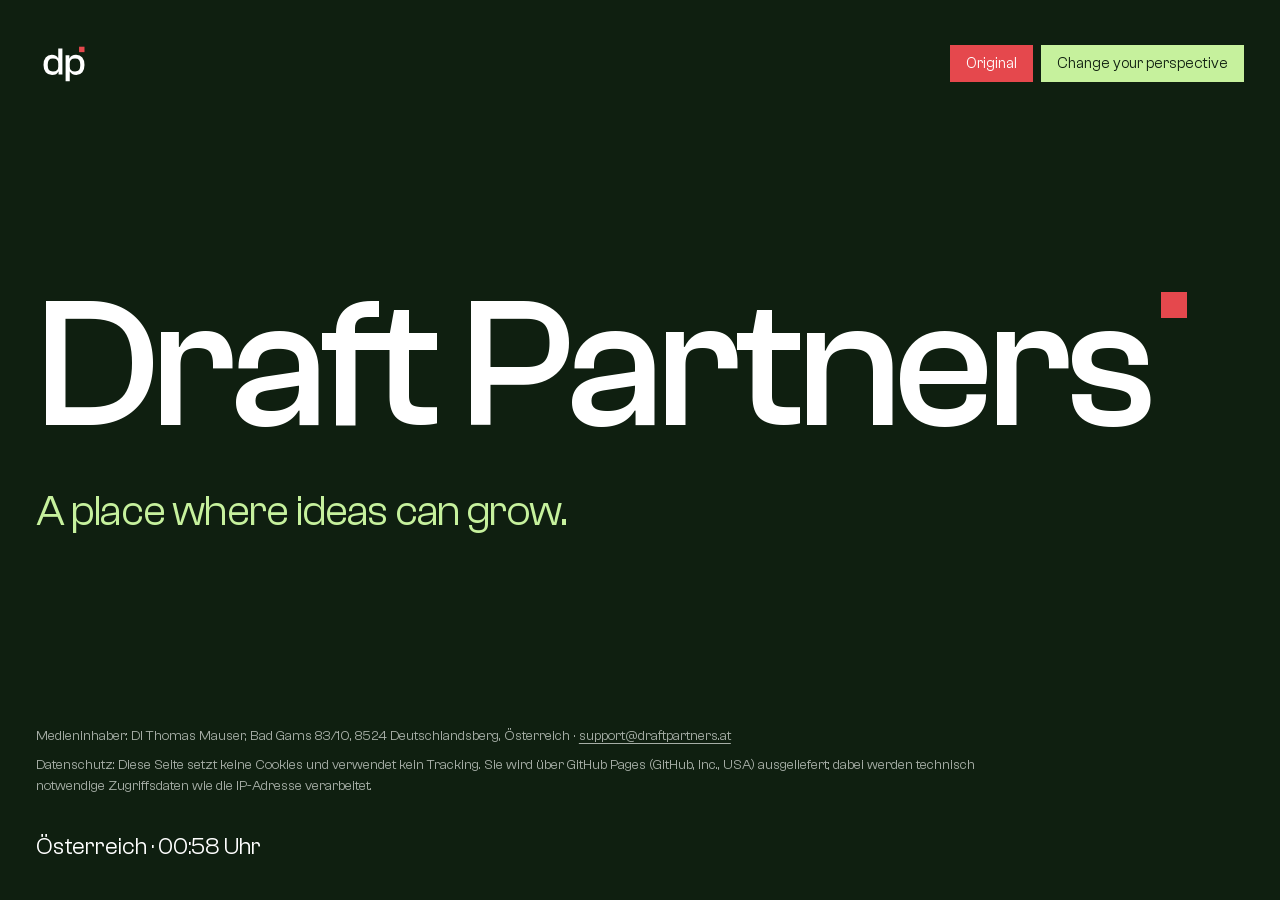
==== index.html @ 8a71060e "Landing: letter mix on click, red reset button" ====
<!doctype html>
<html lang="de">
<head>
  <meta charset="utf-8">
  <meta name="viewport" content="width=device-width, initial-scale=1">
  <meta name="theme-color" content="#0f1f10">
  <link rel="icon" href="/favicon.svg" type="image/svg+xml">
  <link rel="apple-touch-icon" href="/apple-touch-icon.png">
  <title>Draft Partners – A place where ideas can grow</title>
  <meta name="description" content="Draft Partners – A place where ideas can grow.">
  <link rel="preload" href="/assets/fonts/ClashGrotesk-500.woff2" as="font" type="font/woff2" crossorigin>
  <link rel="stylesheet" href="/assets/landing.css">
  <script>document.documentElement.classList.add('js')</script>
</head>
<body>
  <header>
    <a href="/" aria-label="Draft Partners"><svg xmlns="http://www.w3.org/2000/svg" class="mark" width="56" height="56" viewBox="0 0 216 216" aria-hidden="true"><path transform="translate(24.00 148.78)" d="M37.80 1.50L37.80 1.50Q22.05 1.50 13.50-8.92Q4.95-19.35 4.95-37.35L4.95-37.35Q4.95-55.20 13.35-65.63Q21.750-76.05 36.90-76.05L36.90-76.05Q46.20-76.05 52.42-72.30Q58.65-68.55 61.35-63L61.35-63L61.80-63L61.80-100.50L77.85-100.50L77.85 0L63 0L63-12.30L62.40-12.30Q56.55 1.50 37.80 1.50ZM25.88-56.63Q21.15-51 21.15-37.35Q21.15-23.70 25.80-18Q30.45-12.30 41.40-12.30L41.40-12.30Q61.80-12.30 61.80-30.60L61.80-30.60L61.80-43.95Q61.80-62.25 41.40-62.25L41.40-62.25Q30.60-62.25 25.88-56.63Z M106.20-11.55L106.20 25.95L90.15 25.95L90.15-74.55L104.85-74.55L104.85-62.25L105.60-62.25Q111-76.05 130.50-76.05L130.50-76.05Q146.10-76.05 154.57-65.63Q163.05-55.20 163.05-37.20L163.05-37.20Q163.05-19.35 154.80-8.92Q146.55 1.50 131.55 1.50L131.55 1.50Q122.10 1.50 115.72-2.17Q109.35-5.85 106.65-11.55L106.65-11.55L106.20-11.55ZM106.20-43.95L106.20-30.60Q106.20-12.30 126.60-12.30L126.60-12.30Q137.40-12.30 142.13-18Q146.85-23.70 146.85-37.20L146.85-37.20Q146.85-50.85 142.20-56.55Q137.55-62.25 126.60-62.25L126.60-62.25Q106.20-62.25 106.20-43.95L106.20-43.95Z" fill="#ffffff"/><rect x="166.05" y="41.28" width="21" height="21" fill="#e5484d"/></svg></a>
    <div class="controls">
      <button class="font-reset" type="button" data-font-reset lang="en" title="Originalschrift">Original</button>
      <button class="font-switch" type="button" data-font-switch lang="en">Change your perspective</button>
    </div>
  </header>
  <main>
    <h1 translate="no">Draft Partners<span class="dot" aria-hidden="true"></span></h1>
    <p class="vision" lang="en">A place where ideas can grow.</p>
  </main>
  <footer>
    <div class="legal">
      <p>Medieninhaber: DI Thomas Mauser, Bad Gams 83/10, 8524 Deutschlandsberg, Österreich · <a href="mailto:support@draftpartners.at">support@draftpartners.at</a></p>
      <p>Datenschutz: Diese Seite setzt keine Cookies und verwendet kein Tracking. Sie wird über GitHub Pages (GitHub, Inc., USA) ausgeliefert; dabei werden technisch notwendige Zugriffsdaten wie die IP-Adresse verarbeitet.</p>
    </div>
    <p class="clock">Österreich · <span data-time>MEZ</span></p>
  </footer>
  <script>
    (() => {
      const el = document.querySelector('[data-time]');
      const fmt = new Intl.DateTimeFormat('de-AT', { timeZone: 'Europe/Vienna', hour: '2-digit', minute: '2-digit' });
      const tick = () => { el.textContent = `${fmt.format(new Date())} Uhr`; };
      tick();
      setInterval(tick, 30000);

      const fonts = ['Clash Grotesk', 'Satoshi', 'General Sans', 'Cabinet Grotesk', 'Switzer', 'Space Grotesk', 'Inter Tight'];
      const h1 = document.querySelector('h1');
      const vision = document.querySelector('.vision');
      const text = h1.firstChild;
      const letters = [...text.textContent].map((ch) => {
        if (ch === ' ') return document.createTextNode(' ');
        const s = document.createElement('span');
        s.className = 'ch';
        s.textContent = ch;
        return s;
      });
      text.replaceWith(...letters);
      const spans = letters.filter((n) => n.nodeType === 1);
      const pick = () => fonts[Math.floor(Math.random() * fonts.length)];

      const settle = (el, delay) => {
        el.classList.remove('is-new');
        void el.offsetWidth; // restart the animation
        el.style.animationDelay = `${delay}ms`;
        el.classList.add('is-new');
      };
      document.querySelector('[data-font-switch]').addEventListener('click', () => {
        spans.forEach((s, n) => { s.style.fontFamily = `"${pick()}"`; settle(s, n * 35); });
        vision.style.fontFamily = `"${pick()}"`;
      });
      document.querySelector('[data-font-reset]').addEventListener('click', () => {
        spans.forEach((s, n) => { s.style.fontFamily = ''; settle(s, n * 35); });
        vision.style.fontFamily = '';
      });
    })();
  </script>
</body>
</html>
---- assets/landing.css ----
@font-face {
  font-family: "Clash Grotesk";
  src: url("/assets/fonts/ClashGrotesk-400.woff2") format("woff2");
  font-weight: 400;
  font-display: swap;
}
@font-face {
  font-family: "Clash Grotesk";
  src: url("/assets/fonts/ClashGrotesk-500.woff2") format("woff2");
  font-weight: 500;
  font-display: swap;
}

/* candidates for the font comparison */
@font-face { font-family: "Satoshi"; src: url("/assets/fonts/Satoshi-400.woff2") format("woff2"); font-weight: 400; font-display: swap; }
@font-face { font-family: "Satoshi"; src: url("/assets/fonts/Satoshi-500.woff2") format("woff2"); font-weight: 500; font-display: swap; }
@font-face { font-family: "General Sans"; src: url("/assets/fonts/GeneralSans-400.woff2") format("woff2"); font-weight: 400; font-display: swap; }
@font-face { font-family: "General Sans"; src: url("/assets/fonts/GeneralSans-500.woff2") format("woff2"); font-weight: 500; font-display: swap; }
@font-face { font-family: "Cabinet Grotesk"; src: url("/assets/fonts/CabinetGrotesk-400.woff2") format("woff2"); font-weight: 400; font-display: swap; }
@font-face { font-family: "Cabinet Grotesk"; src: url("/assets/fonts/CabinetGrotesk-500.woff2") format("woff2"); font-weight: 500; font-display: swap; }
@font-face { font-family: "Switzer"; src: url("/assets/fonts/Switzer-400.woff2") format("woff2"); font-weight: 400; font-display: swap; }
@font-face { font-family: "Switzer"; src: url("/assets/fonts/Switzer-500.woff2") format("woff2"); font-weight: 500; font-display: swap; }
@font-face { font-family: "Space Grotesk"; src: url("/assets/fonts/SpaceGrotesk-400.woff2") format("woff2"); font-weight: 400; font-display: swap; }
@font-face { font-family: "Space Grotesk"; src: url("/assets/fonts/SpaceGrotesk-500.woff2") format("woff2"); font-weight: 500; font-display: swap; }
@font-face { font-family: "Inter Tight"; src: url("/assets/fonts/InterTight-400.woff2") format("woff2"); font-weight: 400; font-display: swap; }
@font-face { font-family: "Inter Tight"; src: url("/assets/fonts/InterTight-500.woff2") format("woff2"); font-weight: 500; font-display: swap; }

:root {
  --bg: #0f1f10;
  --ink: #ffffff;
  --muted: #a6aea6;
  --accent: #c6f19d;
  --margin: clamp(20px, 2.8vw, 40px);
  color-scheme: dark;
}

* { box-sizing: border-box; }

html, body { margin: 0; background: var(--bg); color: var(--ink); }

body {
  font-family: var(--font, "Clash Grotesk"), system-ui, sans-serif;
  min-height: 100svh;
  display: flex;
  flex-direction: column;
  justify-content: space-between;
  padding: var(--margin);
  -webkit-font-smoothing: antialiased;
}

a { color: inherit; text-decoration-thickness: 0.07em; text-underline-offset: 0.2em; }
:focus-visible { outline: 3px solid var(--accent); outline-offset: 3px; }

main { flex: 1; display: flex; flex-direction: column; justify-content: center; }

h1 {
  margin: 0;
  font-weight: 500;
  font-size: clamp(2.5rem, 14.5vw, 16rem);
  letter-spacing: -0.04em;
  line-height: 0.9;
  white-space: nowrap;
}

/* same proportions as the logo: 0.14em square, top 0.047em above the ascender */
h1 .dot {
  display: inline-block;
  width: 0.14em;
  height: 0.14em;
  margin-left: 0.06em;
  vertical-align: 0.577em;
  background: #e5484d;
}

.vision {
  margin: clamp(1.5rem, 3vw, 3rem) 0 0;
  font-size: clamp(1.5rem, 1.1rem + 2vw, 3rem);
  letter-spacing: -0.02em;
  line-height: 1.1;
  color: var(--accent);
}

header { display: flex; flex-wrap: wrap; justify-content: space-between; align-items: center; gap: 1rem; }
header .mark { display: block; }
.font-switch {
  font: inherit;
  font-size: 0.9375rem;
  padding: 0.6rem 1rem;
  background: var(--accent);
  color: var(--bg);
  border: 0;
  cursor: pointer;
  transition: transform 140ms cubic-bezier(0.22, 1, 0.36, 1);
}
.font-switch:active { transform: scale(0.97); }
.controls { display: flex; gap: 8px; }
.font-reset {
  font: inherit;
  font-size: 0.9375rem;
  padding: 0.6rem 1rem;
  background: #e5484d;
  color: #ffffff;
  border: 0;
  cursor: pointer;
  transition: transform 140ms cubic-bezier(0.22, 1, 0.36, 1);
}
.font-reset:active { transform: scale(0.97); }

h1 .ch { display: inline-block; }
@media (prefers-reduced-motion: no-preference) {
  h1 .ch.is-new { animation: settle 420ms cubic-bezier(0.16, 1, 0.3, 1) both; }
}
@keyframes settle { from { opacity: 0; transform: translateY(0.12em); } to { opacity: 1; transform: none; } }

footer { display: flex; flex-wrap: wrap; justify-content: space-between; align-items: flex-end; gap: 1.5rem; font-size: 0.875rem; color: var(--muted); line-height: 1.5; }
footer .legal { max-width: 60rem; }
footer p { margin: 0 0 0.5rem; }
footer .clock { margin: 0; font-size: clamp(1.125rem, 1rem + 0.6vw, 1.5rem); color: var(--ink); white-space: nowrap; }

@media (prefers-reduced-motion: no-preference) {
  .js h1, .js .vision { opacity: 0; transform: translateY(24px); animation: rise 900ms cubic-bezier(0.16, 1, 0.3, 1) forwards; }
  .js .vision { animation-delay: 180ms; }
}
@keyframes rise { to { opacity: 1; transform: none; } }
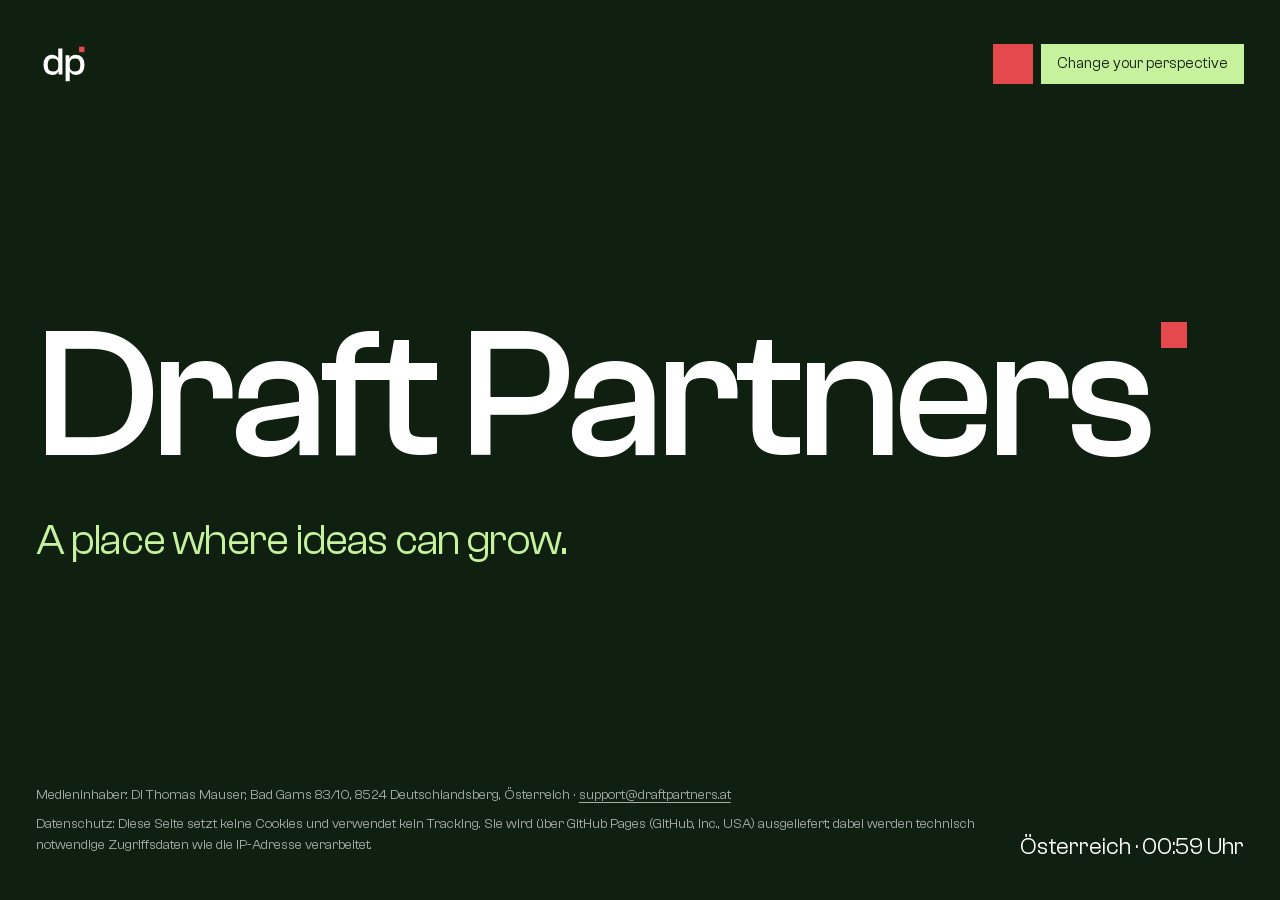
==== commit c9b4e9a0: "Landing: reset button as empty red square" ====
--- a/index.html
+++ b/index.html
@@ -16,7 +16,7 @@
   <header>
     <a href="/" aria-label="Draft Partners"><svg xmlns="http://www.w3.org/2000/svg" class="mark" width="56" height="56" viewBox="0 0 216 216" aria-hidden="true"><path transform="translate(24.00 148.78)" d="M37.80 1.50L37.80 1.50Q22.05 1.50 13.50-8.92Q4.95-19.35 4.95-37.35L4.95-37.35Q4.95-55.20 13.35-65.63Q21.750-76.05 36.90-76.05L36.90-76.05Q46.20-76.05 52.42-72.30Q58.65-68.55 61.35-63L61.35-63L61.80-63L61.80-100.50L77.85-100.50L77.85 0L63 0L63-12.30L62.40-12.30Q56.55 1.50 37.80 1.50ZM25.88-56.63Q21.15-51 21.15-37.35Q21.15-23.70 25.80-18Q30.45-12.30 41.40-12.30L41.40-12.30Q61.80-12.30 61.80-30.60L61.80-30.60L61.80-43.95Q61.80-62.25 41.40-62.25L41.40-62.25Q30.60-62.25 25.88-56.63Z M106.20-11.55L106.20 25.95L90.15 25.95L90.15-74.55L104.85-74.55L104.85-62.25L105.60-62.25Q111-76.05 130.50-76.05L130.50-76.05Q146.10-76.05 154.57-65.63Q163.05-55.20 163.05-37.20L163.05-37.20Q163.05-19.35 154.80-8.92Q146.55 1.50 131.55 1.50L131.55 1.50Q122.10 1.50 115.72-2.17Q109.35-5.85 106.65-11.55L106.65-11.55L106.20-11.55ZM106.20-43.95L106.20-30.60Q106.20-12.30 126.60-12.30L126.60-12.30Q137.40-12.30 142.13-18Q146.85-23.70 146.85-37.20L146.85-37.20Q146.85-50.85 142.20-56.55Q137.55-62.25 126.60-62.25L126.60-62.25Q106.20-62.25 106.20-43.95L106.20-43.95Z" fill="#ffffff"/><rect x="166.05" y="41.28" width="21" height="21" fill="#e5484d"/></svg></a>
     <div class="controls">
-      <button class="font-reset" type="button" data-font-reset lang="en" title="Originalschrift">Original</button>
+      <button class="font-reset" type="button" data-font-reset aria-label="Originalschrift" title="Originalschrift"></button>
       <button class="font-switch" type="button" data-font-switch lang="en">Change your perspective</button>
     </div>
   </header>
--- a/assets/landing.css
+++ b/assets/landing.css
@@ -85,7 +85,8 @@
 .font-switch {
   font: inherit;
   font-size: 0.9375rem;
-  padding: 0.6rem 1rem;
+  height: 40px;
+  padding: 0 1rem;
   background: var(--accent);
   color: var(--bg);
   border: 0;
@@ -95,11 +96,10 @@
 .font-switch:active { transform: scale(0.97); }
 .controls { display: flex; gap: 8px; }
 .font-reset {
-  font: inherit;
-  font-size: 0.9375rem;
-  padding: 0.6rem 1rem;
+  width: 40px;
+  height: 40px;
+  padding: 0;
   background: #e5484d;
-  color: #ffffff;
   border: 0;
   cursor: pointer;
   transition: transform 140ms cubic-bezier(0.22, 1, 0.36, 1);
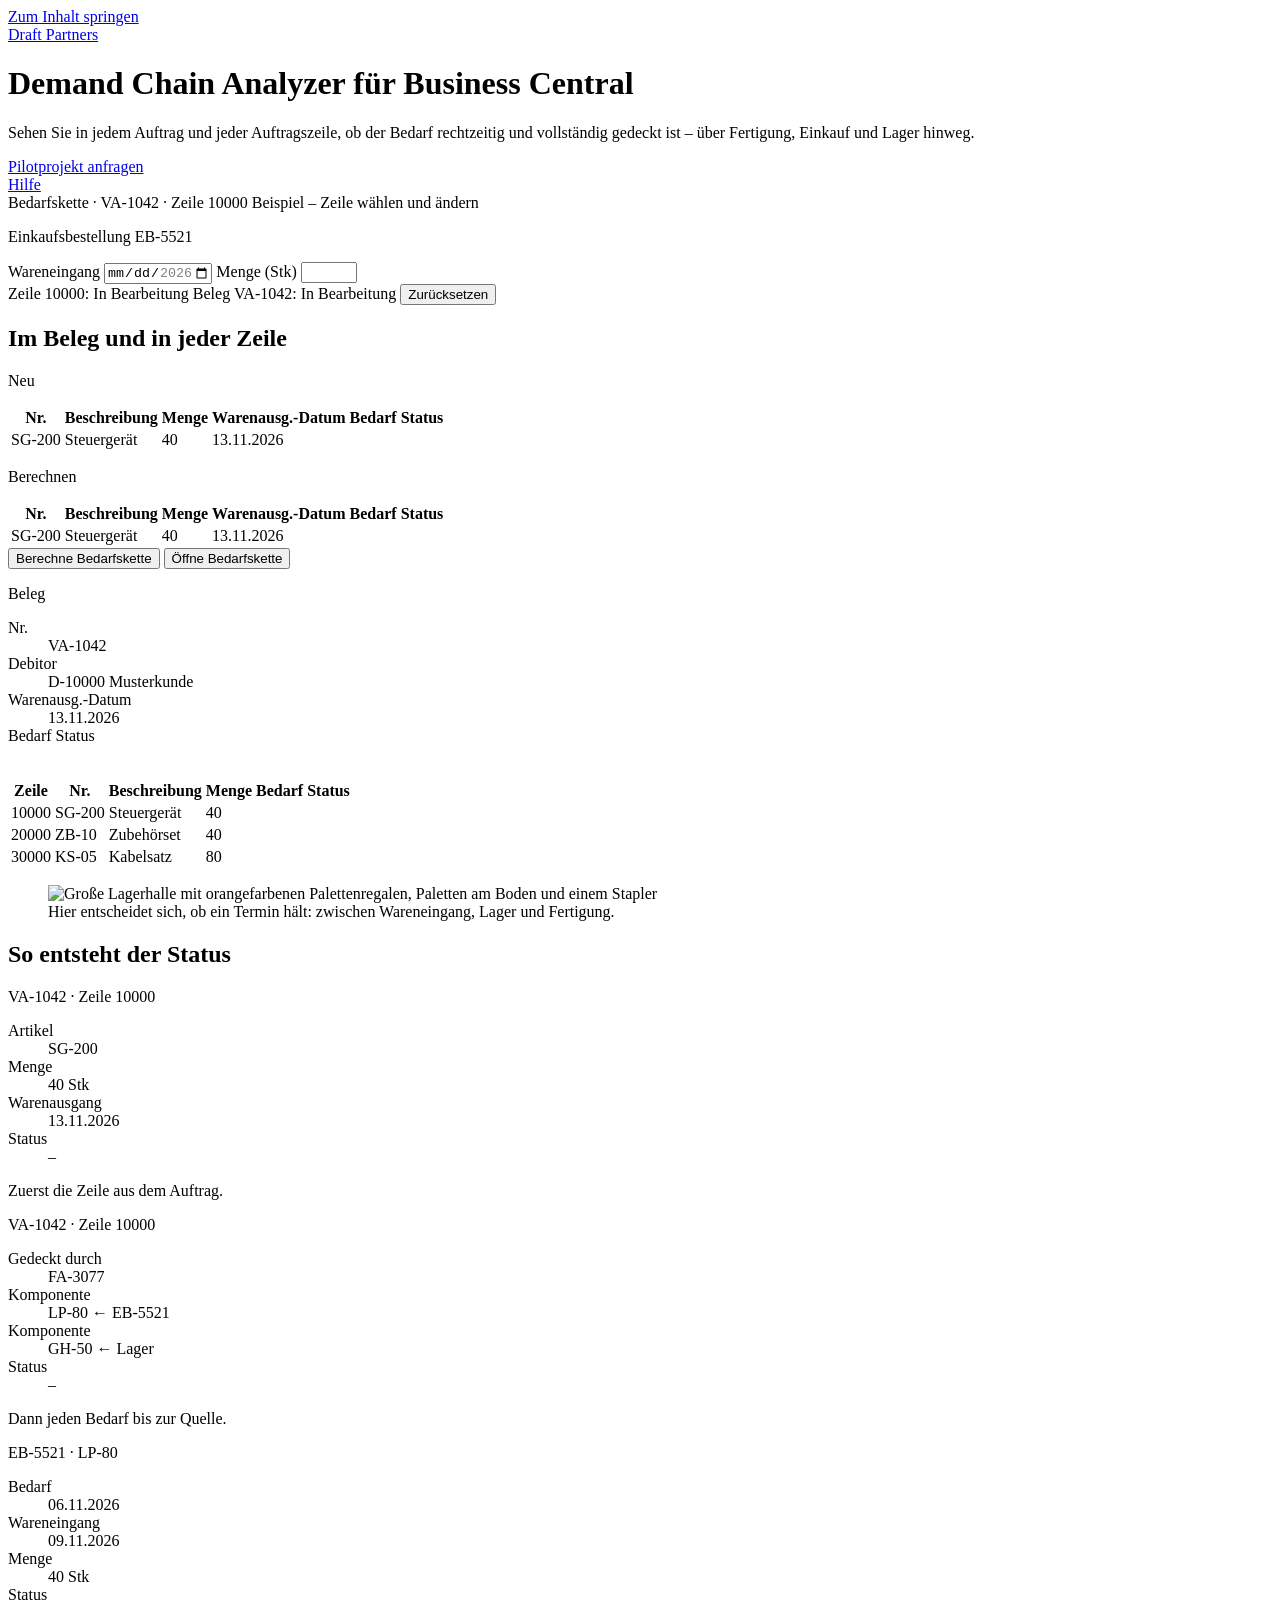
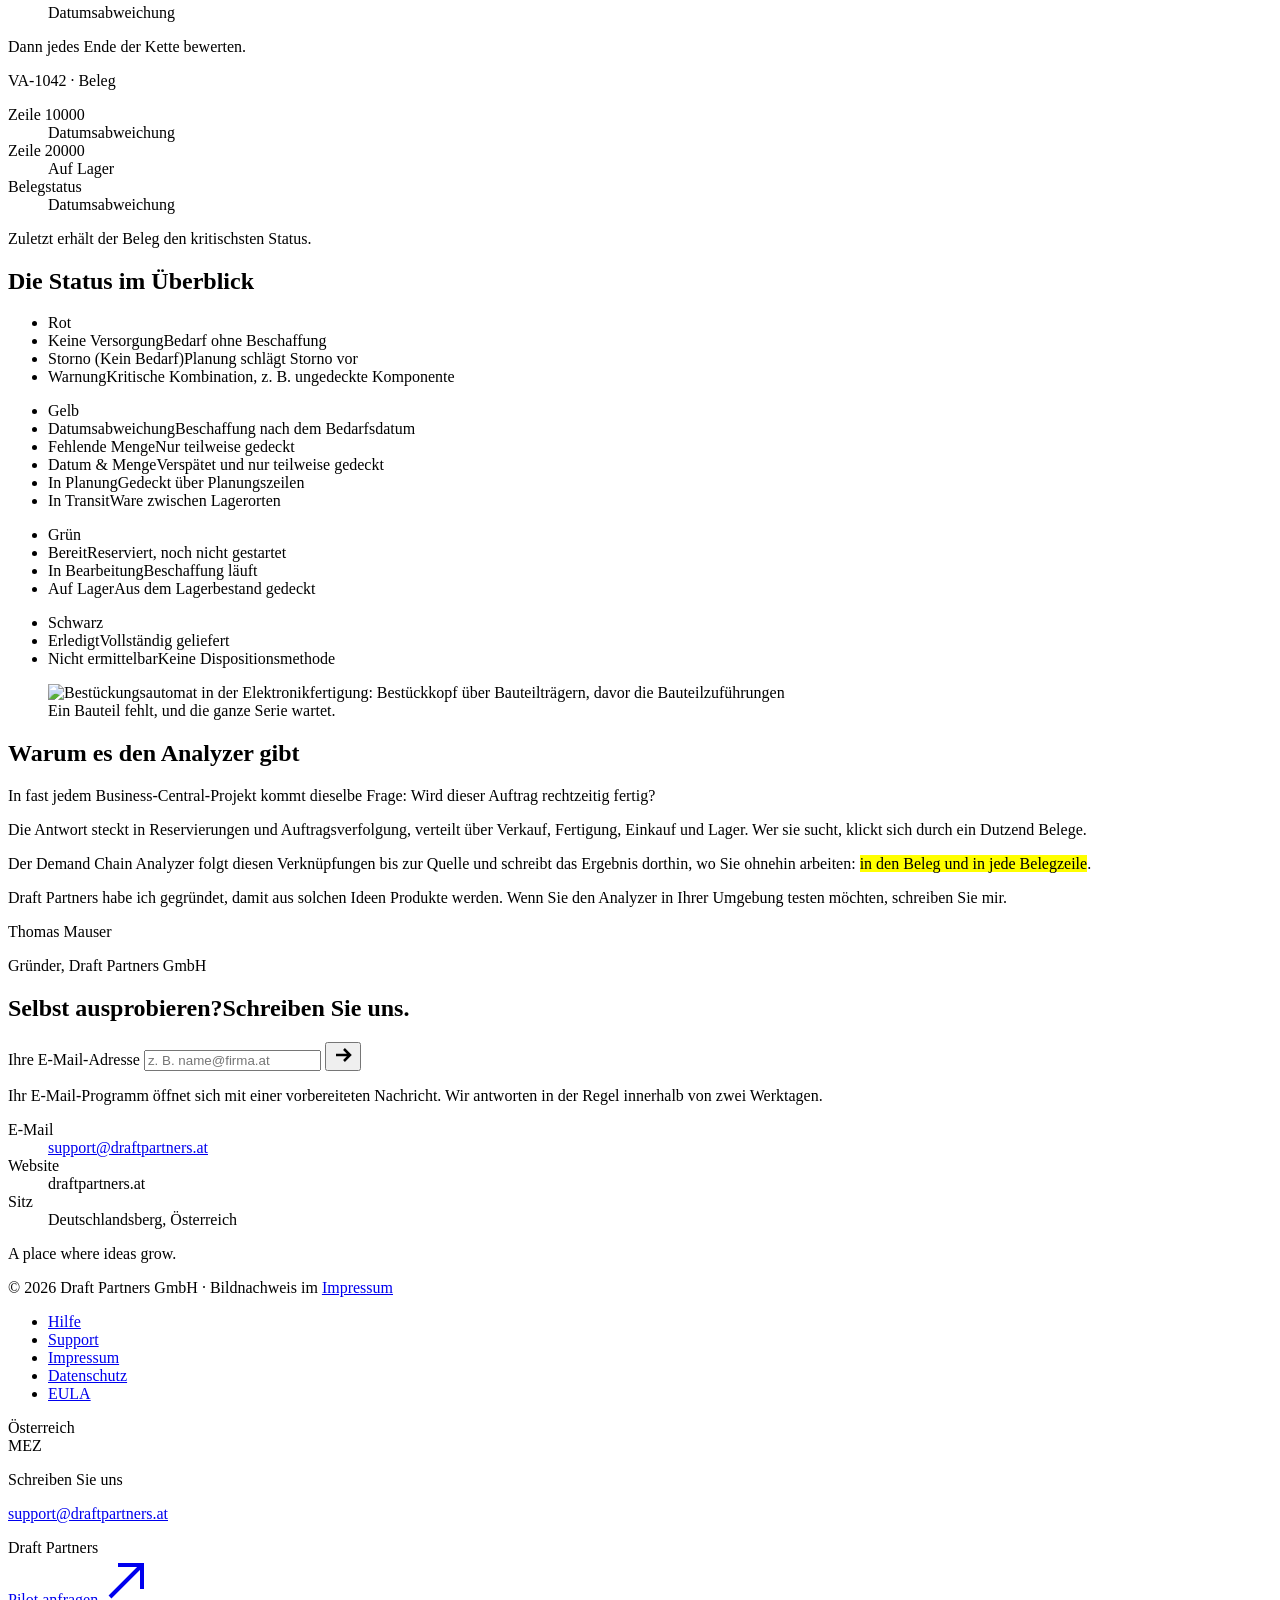
==== commit 3cedc332: "Vision: 'A place where ideas grow.'" ====
--- a/index.html
+++ b/index.html
@@ -6,69 +6,242 @@
   <meta name="theme-color" content="#0f1f10">
   <link rel="icon" href="/favicon.svg" type="image/svg+xml">
   <link rel="apple-touch-icon" href="/apple-touch-icon.png">
-  <title>Draft Partners – A place where ideas can grow</title>
-  <meta name="description" content="Draft Partners – A place where ideas can grow.">
+  <title>Demand Chain Analyzer für Business Central – Draft Partners</title>
+  <meta name="description" content="Der Demand Chain Analyzer zeigt in jeder Business-Central-Auftragszeile, ob der Bedarf rechtzeitig und vollständig gedeckt ist – über Fertigung, Einkauf und Lager hinweg.">
   <link rel="preload" href="/assets/fonts/ClashGrotesk-500.woff2" as="font" type="font/woff2" crossorigin>
-  <link rel="stylesheet" href="/assets/landing.css">
+  <link rel="stylesheet" href="/assets/site.css">
   <script>document.documentElement.classList.add('js')</script>
 </head>
 <body>
-  <header>
-    <a href="/" aria-label="Draft Partners"><svg xmlns="http://www.w3.org/2000/svg" class="mark" width="56" height="56" viewBox="0 0 216 216" aria-hidden="true"><path transform="translate(24.00 148.78)" d="M37.80 1.50L37.80 1.50Q22.05 1.50 13.50-8.92Q4.95-19.35 4.95-37.35L4.95-37.35Q4.95-55.20 13.35-65.63Q21.750-76.05 36.90-76.05L36.90-76.05Q46.20-76.05 52.42-72.30Q58.65-68.55 61.35-63L61.35-63L61.80-63L61.80-100.50L77.85-100.50L77.85 0L63 0L63-12.30L62.40-12.30Q56.55 1.50 37.80 1.50ZM25.88-56.63Q21.15-51 21.15-37.35Q21.15-23.70 25.80-18Q30.45-12.30 41.40-12.30L41.40-12.30Q61.80-12.30 61.80-30.60L61.80-30.60L61.80-43.95Q61.80-62.25 41.40-62.25L41.40-62.25Q30.60-62.25 25.88-56.63Z M106.20-11.55L106.20 25.95L90.15 25.95L90.15-74.55L104.85-74.55L104.85-62.25L105.60-62.25Q111-76.05 130.50-76.05L130.50-76.05Q146.10-76.05 154.57-65.63Q163.05-55.20 163.05-37.20L163.05-37.20Q163.05-19.35 154.80-8.92Q146.55 1.50 131.55 1.50L131.55 1.50Q122.10 1.50 115.72-2.17Q109.35-5.85 106.65-11.55L106.65-11.55L106.20-11.55ZM106.20-43.95L106.20-30.60Q106.20-12.30 126.60-12.30L126.60-12.30Q137.40-12.30 142.13-18Q146.85-23.70 146.85-37.20L146.85-37.20Q146.85-50.85 142.20-56.55Q137.55-62.25 126.60-62.25L126.60-62.25Q106.20-62.25 106.20-43.95L106.20-43.95Z" fill="#ffffff"/><rect x="166.05" y="41.28" width="21" height="21" fill="#e5484d"/></svg></a>
-    <div class="controls">
-      <button class="font-reset" type="button" data-font-reset aria-label="Originalschrift" title="Originalschrift"></button>
-      <button class="font-switch" type="button" data-font-switch lang="en">Change your perspective</button>
-    </div>
-  </header>
-  <main>
-    <h1 translate="no">Draft Partners<span class="dot" aria-hidden="true"></span></h1>
-    <p class="vision" lang="en">A place where ideas can grow.</p>
+  <a class="skip" href="#main">Zum Inhalt springen</a>
+
+  <main id="main">
+    <header class="hero">
+      <div class="hero__left">
+        <a class="wordmark hero__mark" href="/" translate="no">Draft Partners</a>
+        <div class="hero__text">
+          <h1 class="lines">
+            <span class="line"><span data-line style="--i:0" translate="no">Demand Chain Analyzer</span></span>
+            <span class="line"><span data-line style="--i:1">für Business Central</span></span>
+          </h1>
+          <p class="lead" data-load style="--d:420ms">Sehen Sie in jedem Auftrag und jeder Auftragszeile, ob der Bedarf rechtzeitig und vollständig gedeckt ist – über Fertigung, Einkauf und Lager hinweg.</p>
+          <a class="button" data-load style="--d:480ms" href="#kontakt">Pilotprojekt anfragen</a>
+        </div>
+      </div>
+
+      <div class="hero__right" id="kette">
+        <a class="hero__help" href="/hilfe.html">Hilfe</a>
+        <section class="chain" data-ui data-chain aria-label="Beispiel einer Bedarfskette zum Ausprobieren">
+          <div class="chain__head">
+            <span class="ui-title">Bedarfskette · VA-1042 · Zeile 10000</span>
+            <span class="ui-muted">Beispiel – Zeile wählen und ändern</span>
+          </div>
+          <ul class="chain__tree" data-tree></ul>
+          <noscript><p class="chain__noscript">Für das interaktive Beispiel bitte JavaScript aktivieren.</p></noscript>
+          <div class="chain__controls">
+            <p class="chain__selected" data-selected>Einkaufsbestellung EB-5521</p>
+            <label for="node-date" data-date-wrap><span data-date-label>Wareneingang</span>
+              <input id="node-date" name="node-date" type="date" min="2026-10-01" max="2026-12-31">
+            </label>
+            <label for="node-qty">Menge (Stk)
+              <input id="node-qty" name="node-qty" type="number" inputmode="numeric" min="0" max="500" step="5">
+            </label>
+            <div class="chain__readout" data-readout aria-live="polite">
+              <span>Zeile 10000: <span class="status" data-line-status data-c="green">In Bearbeitung</span></span>
+              <span>Beleg VA-1042: <span class="status" data-doc-status data-c="green">In Bearbeitung</span></span>
+              <button class="chain__reset" type="button">Zurücksetzen</button>
+            </div>
+          </div>
+        </section>
+      </div>
+    </header>
+
+    <section class="section showcase" aria-labelledby="h-zeile">
+      <h2 id="h-zeile" data-reveal>Im Beleg und in jeder Zeile</h2>
+
+      <div class="state">
+        <p class="state__word" data-reveal>Neu</p>
+        <div class="row" data-ui data-reveal style="--i:1">
+          <table>
+            <thead><tr><th>Nr.</th><th>Beschreibung</th><th class="num">Menge</th><th>Warenausg.-Datum</th><th>Bedarf Status</th></tr></thead>
+            <tbody><tr><td>SG-200</td><td>Steuergerät</td><td class="num">40</td><td>13.11.2026</td><td><span class="status" data-c="none">&nbsp;</span></td></tr></tbody>
+          </table>
+        </div>
+      </div>
+
+      <div class="state">
+        <p class="state__word" data-reveal>Berechnen</p>
+        <div class="row" data-ui data-reveal data-live-row style="--i:1">
+          <table>
+            <thead><tr><th>Nr.</th><th>Beschreibung</th><th class="num">Menge</th><th>Warenausg.-Datum</th><th>Bedarf Status</th></tr></thead>
+            <tbody><tr class="is-hover"><td>SG-200</td><td>Steuergerät</td><td class="num">40</td><td>13.11.2026</td><td><span class="status" data-c="none">&nbsp;</span></td></tr></tbody>
+          </table>
+          <div class="row__actions">
+            <button class="primary" type="button" data-calc>Berechne Bedarfskette</button>
+            <button type="button" onclick="document.getElementById('kette').scrollIntoView({ behavior: 'smooth' })">Öffne Bedarfskette</button>
+          </div>
+        </div>
+      </div>
+
+      <div class="state">
+        <p class="state__word" data-reveal>Beleg</p>
+        <div class="row doc" data-ui data-reveal data-doc-result style="--i:1">
+          <dl class="doc__head">
+            <div><dt>Nr.</dt><dd>VA-1042</dd></div>
+            <div><dt>Debitor</dt><dd>D-10000 Musterkunde</dd></div>
+            <div><dt>Warenausg.-Datum</dt><dd>13.11.2026</dd></div>
+            <div><dt>Bedarf Status</dt><dd><span class="status" data-c="none" data-set="yellow|Datumsabweichung">&nbsp;</span></dd></div>
+          </dl>
+          <table>
+            <thead><tr><th>Zeile</th><th>Nr.</th><th>Beschreibung</th><th class="num">Menge</th><th>Bedarf Status</th></tr></thead>
+            <tbody>
+              <tr><td>10000</td><td>SG-200</td><td>Steuergerät</td><td class="num">40</td><td><span class="status" data-c="none" data-set="yellow|Datumsabweichung">&nbsp;</span></td></tr>
+              <tr><td>20000</td><td>ZB-10</td><td>Zubehörset</td><td class="num">40</td><td><span class="status" data-c="none" data-set="green|Auf Lager">&nbsp;</span></td></tr>
+              <tr><td>30000</td><td>KS-05</td><td>Kabelsatz</td><td class="num">80</td><td><span class="status" data-c="none" data-set="green|In Bearbeitung">&nbsp;</span></td></tr>
+            </tbody>
+          </table>
+        </div>
+      </div>
+    </section>
+
+    <figure class="band" data-reveal>
+      <div class="band__frame"><img src="/assets/modern-warehouse-with-pallet-rack-storage-system.jpg" width="1920" height="1496" alt="Große Lagerhalle mit orangefarbenen Palettenregalen, Paletten am Boden und einem Stapler" loading="lazy" decoding="async"></div>
+      <figcaption>Hier entscheidet sich, ob ein Termin hält: zwischen Wareneingang, Lager und Fertigung.</figcaption>
+    </figure>
+
+    <section class="fields" aria-labelledby="h-wie">
+      <div class="field">
+        <h2 id="h-wie">So entsteht der Status</h2>
+        <div class="card" data-ui data-reveal>
+          <span class="ui-title">VA-1042 · Zeile 10000</span>
+          <dl><dt>Artikel</dt><dd>SG-200</dd><dt>Menge</dt><dd>40 Stk</dd><dt>Warenausgang</dt><dd>13.11.2026</dd><dt>Status</dt><dd>–</dd></dl>
+        </div>
+        <p class="clause">Zuerst die Zeile aus dem Auftrag.</p>
+      </div>
+      <div class="field">
+        <div class="card" data-ui data-reveal style="--i:1">
+          <span class="ui-title">VA-1042 · Zeile 10000</span>
+          <dl><dt>Gedeckt durch</dt><dd>FA-3077</dd><dt>Komponente</dt><dd>LP-80 ← EB-5521</dd><dt>Komponente</dt><dd>GH-50 ← Lager</dd><dt>Status</dt><dd>–</dd></dl>
+        </div>
+        <p class="clause">Dann jeden Bedarf bis zur Quelle.</p>
+      </div>
+      <div class="field">
+        <div class="card" data-ui data-reveal style="--i:2">
+          <span class="ui-title">EB-5521 · LP-80</span>
+          <dl><dt>Bedarf</dt><dd>06.11.2026</dd><dt>Wareneingang</dt><dd>09.11.2026</dd><dt>Menge</dt><dd>40 Stk</dd><dt>Status</dt><dd><span class="status" data-c="yellow">Datumsabweichung</span></dd></dl>
+        </div>
+        <p class="clause">Dann jedes Ende der Kette bewerten.</p>
+      </div>
+      <div class="field">
+        <div class="card" data-ui data-reveal style="--i:3">
+          <span class="ui-title">VA-1042 · Beleg</span>
+          <dl><dt>Zeile 10000</dt><dd><span class="status" data-c="yellow">Datumsabweichung</span></dd><dt>Zeile 20000</dt><dd><span class="status" data-c="green">Auf Lager</span></dd><dt>Belegstatus</dt><dd><span class="status" data-c="yellow">Datumsabweichung</span></dd></dl>
+        </div>
+        <p class="clause">Zuletzt erhält der Beleg den kritischsten Status.</p>
+      </div>
+    </section>
+
+    <section class="section" aria-labelledby="h-status">
+      <div class="statuses">
+      <div class="list">
+        <h2 id="h-status" data-reveal>Die Status im Überblick</h2>
+        <ul class="list__group" data-reveal>
+          <li>Rot</li>
+          <li class="list__row"><span class="status" data-c="red">Keine Versorgung</span><span class="list__value">Bedarf ohne Beschaffung</span></li>
+          <li class="list__row"><span class="status" data-c="red">Storno (Kein Bedarf)</span><span class="list__value">Planung schlägt Storno vor</span></li>
+          <li class="list__row"><span class="status" data-c="red">Warnung</span><span class="list__value">Kritische Kombination, z. B. ungedeckte Komponente</span></li>
+        </ul>
+        <ul class="list__group" data-reveal>
+          <li>Gelb</li>
+          <li class="list__row"><span class="status" data-c="yellow">Datumsabweichung</span><span class="list__value">Beschaffung nach dem Bedarfsdatum</span></li>
+          <li class="list__row"><span class="status" data-c="yellow">Fehlende Menge</span><span class="list__value">Nur teilweise gedeckt</span></li>
+          <li class="list__row"><span class="status" data-c="yellow">Datum &amp; Menge</span><span class="list__value">Verspätet und nur teilweise gedeckt</span></li>
+          <li class="list__row"><span class="status" data-c="yellow">In Planung</span><span class="list__value">Gedeckt über Planungszeilen</span></li>
+          <li class="list__row"><span class="status" data-c="yellow">In Transit</span><span class="list__value">Ware zwischen Lagerorten</span></li>
+        </ul>
+        <ul class="list__group" data-reveal>
+          <li>Grün</li>
+          <li class="list__row"><span class="status" data-c="green">Bereit</span><span class="list__value">Reserviert, noch nicht gestartet</span></li>
+          <li class="list__row"><span class="status" data-c="green">In Bearbeitung</span><span class="list__value">Beschaffung läuft</span></li>
+          <li class="list__row"><span class="status" data-c="green">Auf Lager</span><span class="list__value">Aus dem Lagerbestand gedeckt</span></li>
+        </ul>
+        <ul class="list__group" data-reveal>
+          <li>Schwarz</li>
+          <li class="list__row"><span class="status" data-c="black">Erledigt</span><span class="list__value">Vollständig geliefert</span></li>
+          <li class="list__row"><span class="status" data-c="black">Nicht ermittelbar</span><span class="list__value">Keine Dispositionsmethode</span></li>
+        </ul>
+      </div>
+      <figure class="figure" data-reveal>
+        <img src="/assets/pick-and-place-internals-of-surface-mount.jpg" width="1322" height="1138" alt="Bestückungsautomat in der Elektronikfertigung: Bestückkopf über Bauteilträgern, davor die Bauteilzuführungen" loading="lazy" decoding="async">
+        <figcaption>Ein Bauteil fehlt, und die ganze Serie wartet.</figcaption>
+      </figure>
+      </div>
+    </section>
+
+    <section class="about" aria-labelledby="h-brief">
+      <article class="letter" data-reveal>
+        <h2 id="h-brief">Warum es den Analyzer gibt</h2>
+        <p>In fast jedem Business-Central-Projekt kommt dieselbe Frage: Wird dieser Auftrag rechtzeitig fertig?</p>
+        <p>Die Antwort steckt in Reservierungen und Auftragsverfolgung, verteilt über Verkauf, Fertigung, Einkauf und Lager. Wer sie sucht, klickt sich durch ein Dutzend Belege.</p>
+        <p>Der Demand Chain Analyzer folgt diesen Verknüpfungen bis zur Quelle und schreibt das Ergebnis dorthin, wo Sie ohnehin arbeiten: <mark>in den Beleg und in jede Belegzeile</mark>.</p>
+        <p>Draft Partners habe ich gegründet, damit aus solchen Ideen Produkte werden. Wenn Sie den Analyzer in Ihrer Umgebung testen möchten, schreiben Sie mir.</p>
+        <div class="letter__signoff">
+          <p class="letter__sign">Thomas Mauser</p>
+          <p class="letter__role">Gründer, Draft Partners GmbH</p>
+        </div>
+      </article>
+    </section>
+
+    <section class="section" id="kontakt" aria-labelledby="h-kontakt">
+      <div class="contact" data-reveal>
+        <h2 id="h-kontakt"><span class="soft">Selbst ausprobieren?</span><span>Schreiben Sie uns.</span></h2>
+        <form data-contact action="mailto:support@draftpartners.at" method="post" enctype="text/plain">
+          <label class="sr-only" for="email">Ihre E-Mail-Adresse</label>
+          <input id="email" name="email" type="email" autocomplete="email" spellcheck="false" required placeholder="z. B. name@firma.at">
+          <button type="submit" aria-label="Anfrage per E-Mail vorbereiten">
+            <svg width="20" height="20" viewBox="0 0 20 20" aria-hidden="true"><path d="M3 10h13M11 4l6 6-6 6" fill="none" stroke="currentColor" stroke-width="2.5"/></svg>
+          </button>
+        </form>
+        <p class="contact__note">Ihr E-Mail-Programm öffnet sich mit einer vorbereiteten Nachricht. Wir antworten in der Regel innerhalb von zwei Werktagen.</p>
+        <dl>
+          <dt>E-Mail</dt><dd><a href="mailto:support@draftpartners.at">support@draftpartners.at</a></dd>
+          <dt>Website</dt><dd>draftpartners.at</dd>
+          <dt>Sitz</dt><dd>Deutschlandsberg, Österreich</dd>
+        </dl>
+      </div>
+    </section>
   </main>
-  <footer>
-    <div class="legal">
-      <p>Medieninhaber: DI Thomas Mauser, Bad Gams 83/10, 8524 Deutschlandsberg, Österreich · <a href="mailto:support@draftpartners.at">support@draftpartners.at</a></p>
-      <p>Datenschutz: Diese Seite setzt keine Cookies und verwendet kein Tracking. Sie wird über GitHub Pages (GitHub, Inc., USA) ausgeliefert; dabei werden technisch notwendige Zugriffsdaten wie die IP-Adresse verarbeitet.</p>
-    </div>
-    <p class="clock">Österreich · <span data-time>MEZ</span></p>
+
+  <footer class="tiles">
+    <div class="tile tile--statement">
+      <p class="tile__big">A place where ideas grow.</p>
+      <p class="tile__small">© 2026 Draft Partners GmbH · Bildnachweis im <a href="/impressum.html#bildnachweis">Impressum</a></p>
+    </div>
+    <div class="tile tile--nav">
+      <nav aria-label="Rechtliches und Hilfe">
+        <ul>
+          <li><a href="/hilfe.html">Hilfe</a></li>
+          <li><a href="/support.html">Support</a></li>
+          <li><a href="/impressum.html">Impressum</a></li>
+          <li><a href="/datenschutz.html">Datenschutz</a></li>
+          <li><a href="/eula.html">EULA</a></li>
+        </ul>
+      </nav>
+    </div>
+    <div class="tile tile--time">
+      <p class="tile__big">Österreich<br><span data-time>MEZ</span></p>
+    </div>
+    <div class="tile tile--mail">
+      <p class="tile__small">Schreiben Sie uns</p>
+      <p class="tile__big"><a href="mailto:support@draftpartners.at">support@draftpartners.at</a></p>
+    </div>
+    <div class="tile tile--word"><span translate="no">Draft Partners</span></div>
+    <a class="tile tile--cta" href="#kontakt">
+      <span class="tile__big">Pilot anfragen</span>
+      <svg width="48" height="48" viewBox="0 0 48 48" aria-hidden="true"><path d="M8 40L40 8M16 8h24v24" fill="none" stroke="currentColor" stroke-width="4"/></svg>
+    </a>
   </footer>
-  <script>
-    (() => {
-      const el = document.querySelector('[data-time]');
-      const fmt = new Intl.DateTimeFormat('de-AT', { timeZone: 'Europe/Vienna', hour: '2-digit', minute: '2-digit' });
-      const tick = () => { el.textContent = `${fmt.format(new Date())} Uhr`; };
-      tick();
-      setInterval(tick, 30000);
-
-      const fonts = ['Clash Grotesk', 'Satoshi', 'General Sans', 'Cabinet Grotesk', 'Switzer', 'Space Grotesk', 'Inter Tight'];
-      const h1 = document.querySelector('h1');
-      const vision = document.querySelector('.vision');
-      const text = h1.firstChild;
-      const letters = [...text.textContent].map((ch) => {
-        if (ch === ' ') return document.createTextNode(' ');
-        const s = document.createElement('span');
-        s.className = 'ch';
-        s.textContent = ch;
-        return s;
-      });
-      text.replaceWith(...letters);
-      const spans = letters.filter((n) => n.nodeType === 1);
-      const pick = () => fonts[Math.floor(Math.random() * fonts.length)];
-
-      const settle = (el, delay) => {
-        el.classList.remove('is-new');
-        void el.offsetWidth; // restart the animation
-        el.style.animationDelay = `${delay}ms`;
-        el.classList.add('is-new');
-      };
-      document.querySelector('[data-font-switch]').addEventListener('click', () => {
-        spans.forEach((s, n) => { s.style.fontFamily = `"${pick()}"`; settle(s, n * 35); });
-        vision.style.fontFamily = `"${pick()}"`;
-      });
-      document.querySelector('[data-font-reset]').addEventListener('click', () => {
-        spans.forEach((s, n) => { s.style.fontFamily = ''; settle(s, n * 35); });
-        vision.style.fontFamily = '';
-      });
-    })();
-  </script>
+
+  <script src="/assets/site.js" defer></script>
 </body>
 </html>
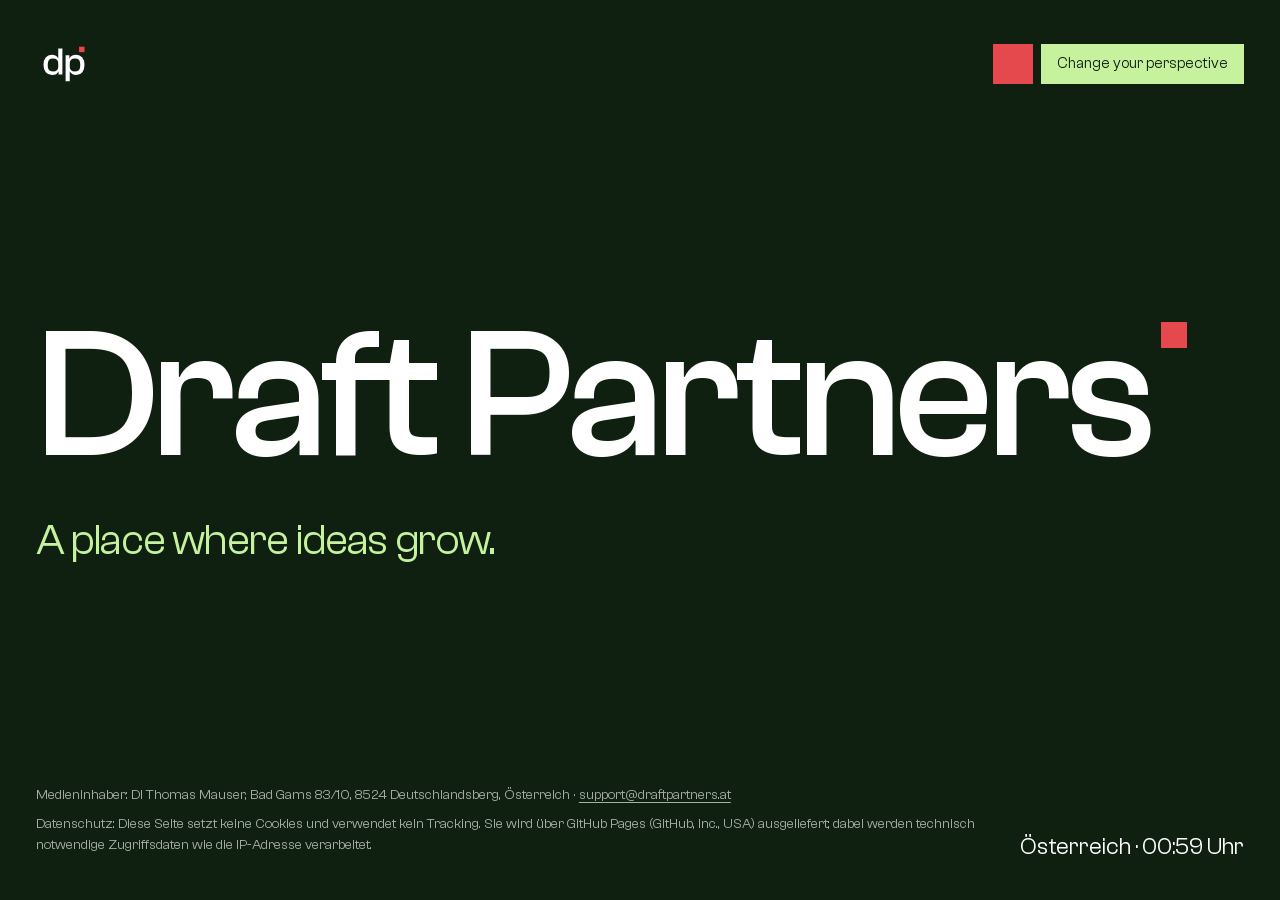
==== commit 635a1a83: "Vision: 'A place where ideas grow.'" ====
--- a/index.html
+++ b/index.html
@@ -6,242 +6,80 @@
   <meta name="theme-color" content="#0f1f10">
   <link rel="icon" href="/favicon.svg" type="image/svg+xml">
   <link rel="apple-touch-icon" href="/apple-touch-icon.png">
-  <title>Demand Chain Analyzer für Business Central – Draft Partners</title>
-  <meta name="description" content="Der Demand Chain Analyzer zeigt in jeder Business-Central-Auftragszeile, ob der Bedarf rechtzeitig und vollständig gedeckt ist – über Fertigung, Einkauf und Lager hinweg.">
+  <title>Draft Partners – A place where ideas grow</title>
+  <meta name="description" content="Draft Partners – A place where ideas grow.">
   <link rel="preload" href="/assets/fonts/ClashGrotesk-500.woff2" as="font" type="font/woff2" crossorigin>
-  <link rel="stylesheet" href="/assets/site.css">
+  <link rel="stylesheet" href="/assets/landing.css?v=6">
   <script>document.documentElement.classList.add('js')</script>
 </head>
 <body>
-  <a class="skip" href="#main">Zum Inhalt springen</a>
+  <header>
+    <a href="/" aria-label="Draft Partners"><svg xmlns="http://www.w3.org/2000/svg" class="mark" width="56" height="56" viewBox="0 0 216 216" aria-hidden="true"><path transform="translate(24.00 148.78)" d="M37.80 1.50L37.80 1.50Q22.05 1.50 13.50-8.92Q4.95-19.35 4.95-37.35L4.95-37.35Q4.95-55.20 13.35-65.63Q21.750-76.05 36.90-76.05L36.90-76.05Q46.20-76.05 52.42-72.30Q58.65-68.55 61.35-63L61.35-63L61.80-63L61.80-100.50L77.85-100.50L77.85 0L63 0L63-12.30L62.40-12.30Q56.55 1.50 37.80 1.50ZM25.88-56.63Q21.15-51 21.15-37.35Q21.15-23.70 25.80-18Q30.45-12.30 41.40-12.30L41.40-12.30Q61.80-12.30 61.80-30.60L61.80-30.60L61.80-43.95Q61.80-62.25 41.40-62.25L41.40-62.25Q30.60-62.25 25.88-56.63Z M106.20-11.55L106.20 25.95L90.15 25.95L90.15-74.55L104.85-74.55L104.85-62.25L105.60-62.25Q111-76.05 130.50-76.05L130.50-76.05Q146.10-76.05 154.57-65.63Q163.05-55.20 163.05-37.20L163.05-37.20Q163.05-19.35 154.80-8.92Q146.55 1.50 131.55 1.50L131.55 1.50Q122.10 1.50 115.72-2.17Q109.35-5.85 106.65-11.55L106.65-11.55L106.20-11.55ZM106.20-43.95L106.20-30.60Q106.20-12.30 126.60-12.30L126.60-12.30Q137.40-12.30 142.13-18Q146.85-23.70 146.85-37.20L146.85-37.20Q146.85-50.85 142.20-56.55Q137.55-62.25 126.60-62.25L126.60-62.25Q106.20-62.25 106.20-43.95L106.20-43.95Z" fill="#ffffff"/><rect x="166.05" y="41.28" width="21" height="21" fill="#e5484d"/></svg></a>
+    <div class="controls">
+      <button class="font-reset" type="button" data-font-reset aria-label="Originalschrift" title="Originalschrift"></button>
+      <button class="font-switch" type="button" data-font-switch lang="en">Change your perspective</button>
+    </div>
+  </header>
+  <main>
+    <h1 translate="no">Draft Partners<span class="dot" aria-hidden="true"></span></h1>
+    <p class="vision" lang="en">A place where ideas grow.</p>
+  </main>
+  <footer>
+    <div class="legal">
+      <p>Medieninhaber: DI Thomas Mauser, Bad Gams 83/10, 8524 Deutschlandsberg, Österreich · <a href="mailto:support@draftpartners.at">support@draftpartners.at</a></p>
+      <p>Datenschutz: Diese Seite setzt keine Cookies und verwendet kein Tracking. Sie wird über GitHub Pages (GitHub, Inc., USA) ausgeliefert; dabei werden technisch notwendige Zugriffsdaten wie die IP-Adresse verarbeitet.</p>
+    </div>
+    <p class="clock">Österreich · <span data-time>MEZ</span></p>
+  </footer>
+  <script>
+    (() => {
+      const el = document.querySelector('[data-time]');
+      const fmt = new Intl.DateTimeFormat('de-AT', { timeZone: 'Europe/Vienna', hour: '2-digit', minute: '2-digit' });
+      const tick = () => { el.textContent = `${fmt.format(new Date())} Uhr`; };
+      tick();
+      setInterval(tick, 30000);
 
-  <main id="main">
-    <header class="hero">
-      <div class="hero__left">
-        <a class="wordmark hero__mark" href="/" translate="no">Draft Partners</a>
-        <div class="hero__text">
-          <h1 class="lines">
-            <span class="line"><span data-line style="--i:0" translate="no">Demand Chain Analyzer</span></span>
-            <span class="line"><span data-line style="--i:1">für Business Central</span></span>
-          </h1>
-          <p class="lead" data-load style="--d:420ms">Sehen Sie in jedem Auftrag und jeder Auftragszeile, ob der Bedarf rechtzeitig und vollständig gedeckt ist – über Fertigung, Einkauf und Lager hinweg.</p>
-          <a class="button" data-load style="--d:480ms" href="#kontakt">Pilotprojekt anfragen</a>
-        </div>
-      </div>
+      const fonts = ['Fraunces', 'Instrument Serif', 'Space Mono', 'Syne', 'Unbounded', 'Bricolage Grotesque', 'Playfair Display', 'DM Serif Display', 'Abril Fatface', 'Bebas Neue', 'Bungee', 'Archivo Black', 'Alfa Slab One', 'Shrikhand', 'Pacifico', 'Caveat', 'Permanent Marker', 'Orbitron', 'Cinzel', 'UnifrakturMaguntia', 'Special Elite', 'VT323', 'Major Mono Display', 'Comfortaa'];
+      const h1 = document.querySelector('h1');
+      const vision = document.querySelector('.vision');
+      const text = h1.firstChild;
+      const letters = [...text.textContent].map((ch) => {
+        if (ch === ' ') return document.createTextNode(' ');
+        const s = document.createElement('span');
+        s.className = 'ch';
+        s.textContent = ch;
+        return s;
+      });
+      text.replaceWith(...letters);
+      const spans = letters.filter((n) => n.nodeType === 1);
+      let last = '';
+      const pick = () => { let f; do { f = fonts[Math.floor(Math.random() * fonts.length)]; } while (f === last); last = f; return f; };
 
-      <div class="hero__right" id="kette">
-        <a class="hero__help" href="/hilfe.html">Hilfe</a>
-        <section class="chain" data-ui data-chain aria-label="Beispiel einer Bedarfskette zum Ausprobieren">
-          <div class="chain__head">
-            <span class="ui-title">Bedarfskette · VA-1042 · Zeile 10000</span>
-            <span class="ui-muted">Beispiel – Zeile wählen und ändern</span>
-          </div>
-          <ul class="chain__tree" data-tree></ul>
-          <noscript><p class="chain__noscript">Für das interaktive Beispiel bitte JavaScript aktivieren.</p></noscript>
-          <div class="chain__controls">
-            <p class="chain__selected" data-selected>Einkaufsbestellung EB-5521</p>
-            <label for="node-date" data-date-wrap><span data-date-label>Wareneingang</span>
-              <input id="node-date" name="node-date" type="date" min="2026-10-01" max="2026-12-31">
-            </label>
-            <label for="node-qty">Menge (Stk)
-              <input id="node-qty" name="node-qty" type="number" inputmode="numeric" min="0" max="500" step="5">
-            </label>
-            <div class="chain__readout" data-readout aria-live="polite">
-              <span>Zeile 10000: <span class="status" data-line-status data-c="green">In Bearbeitung</span></span>
-              <span>Beleg VA-1042: <span class="status" data-doc-status data-c="green">In Bearbeitung</span></span>
-              <button class="chain__reset" type="button">Zurücksetzen</button>
-            </div>
-          </div>
-        </section>
-      </div>
-    </header>
-
-    <section class="section showcase" aria-labelledby="h-zeile">
-      <h2 id="h-zeile" data-reveal>Im Beleg und in jeder Zeile</h2>
-
-      <div class="state">
-        <p class="state__word" data-reveal>Neu</p>
-        <div class="row" data-ui data-reveal style="--i:1">
-          <table>
-            <thead><tr><th>Nr.</th><th>Beschreibung</th><th class="num">Menge</th><th>Warenausg.-Datum</th><th>Bedarf Status</th></tr></thead>
-            <tbody><tr><td>SG-200</td><td>Steuergerät</td><td class="num">40</td><td>13.11.2026</td><td><span class="status" data-c="none">&nbsp;</span></td></tr></tbody>
-          </table>
-        </div>
-      </div>
-
-      <div class="state">
-        <p class="state__word" data-reveal>Berechnen</p>
-        <div class="row" data-ui data-reveal data-live-row style="--i:1">
-          <table>
-            <thead><tr><th>Nr.</th><th>Beschreibung</th><th class="num">Menge</th><th>Warenausg.-Datum</th><th>Bedarf Status</th></tr></thead>
-            <tbody><tr class="is-hover"><td>SG-200</td><td>Steuergerät</td><td class="num">40</td><td>13.11.2026</td><td><span class="status" data-c="none">&nbsp;</span></td></tr></tbody>
-          </table>
-          <div class="row__actions">
-            <button class="primary" type="button" data-calc>Berechne Bedarfskette</button>
-            <button type="button" onclick="document.getElementById('kette').scrollIntoView({ behavior: 'smooth' })">Öffne Bedarfskette</button>
-          </div>
-        </div>
-      </div>
-
-      <div class="state">
-        <p class="state__word" data-reveal>Beleg</p>
-        <div class="row doc" data-ui data-reveal data-doc-result style="--i:1">
-          <dl class="doc__head">
-            <div><dt>Nr.</dt><dd>VA-1042</dd></div>
-            <div><dt>Debitor</dt><dd>D-10000 Musterkunde</dd></div>
-            <div><dt>Warenausg.-Datum</dt><dd>13.11.2026</dd></div>
-            <div><dt>Bedarf Status</dt><dd><span class="status" data-c="none" data-set="yellow|Datumsabweichung">&nbsp;</span></dd></div>
-          </dl>
-          <table>
-            <thead><tr><th>Zeile</th><th>Nr.</th><th>Beschreibung</th><th class="num">Menge</th><th>Bedarf Status</th></tr></thead>
-            <tbody>
-              <tr><td>10000</td><td>SG-200</td><td>Steuergerät</td><td class="num">40</td><td><span class="status" data-c="none" data-set="yellow|Datumsabweichung">&nbsp;</span></td></tr>
-              <tr><td>20000</td><td>ZB-10</td><td>Zubehörset</td><td class="num">40</td><td><span class="status" data-c="none" data-set="green|Auf Lager">&nbsp;</span></td></tr>
-              <tr><td>30000</td><td>KS-05</td><td>Kabelsatz</td><td class="num">80</td><td><span class="status" data-c="none" data-set="green|In Bearbeitung">&nbsp;</span></td></tr>
-            </tbody>
-          </table>
-        </div>
-      </div>
-    </section>
-
-    <figure class="band" data-reveal>
-      <div class="band__frame"><img src="/assets/modern-warehouse-with-pallet-rack-storage-system.jpg" width="1920" height="1496" alt="Große Lagerhalle mit orangefarbenen Palettenregalen, Paletten am Boden und einem Stapler" loading="lazy" decoding="async"></div>
-      <figcaption>Hier entscheidet sich, ob ein Termin hält: zwischen Wareneingang, Lager und Fertigung.</figcaption>
-    </figure>
-
-    <section class="fields" aria-labelledby="h-wie">
-      <div class="field">
-        <h2 id="h-wie">So entsteht der Status</h2>
-        <div class="card" data-ui data-reveal>
-          <span class="ui-title">VA-1042 · Zeile 10000</span>
-          <dl><dt>Artikel</dt><dd>SG-200</dd><dt>Menge</dt><dd>40 Stk</dd><dt>Warenausgang</dt><dd>13.11.2026</dd><dt>Status</dt><dd>–</dd></dl>
-        </div>
-        <p class="clause">Zuerst die Zeile aus dem Auftrag.</p>
-      </div>
-      <div class="field">
-        <div class="card" data-ui data-reveal style="--i:1">
-          <span class="ui-title">VA-1042 · Zeile 10000</span>
-          <dl><dt>Gedeckt durch</dt><dd>FA-3077</dd><dt>Komponente</dt><dd>LP-80 ← EB-5521</dd><dt>Komponente</dt><dd>GH-50 ← Lager</dd><dt>Status</dt><dd>–</dd></dl>
-        </div>
-        <p class="clause">Dann jeden Bedarf bis zur Quelle.</p>
-      </div>
-      <div class="field">
-        <div class="card" data-ui data-reveal style="--i:2">
-          <span class="ui-title">EB-5521 · LP-80</span>
-          <dl><dt>Bedarf</dt><dd>06.11.2026</dd><dt>Wareneingang</dt><dd>09.11.2026</dd><dt>Menge</dt><dd>40 Stk</dd><dt>Status</dt><dd><span class="status" data-c="yellow">Datumsabweichung</span></dd></dl>
-        </div>
-        <p class="clause">Dann jedes Ende der Kette bewerten.</p>
-      </div>
-      <div class="field">
-        <div class="card" data-ui data-reveal style="--i:3">
-          <span class="ui-title">VA-1042 · Beleg</span>
-          <dl><dt>Zeile 10000</dt><dd><span class="status" data-c="yellow">Datumsabweichung</span></dd><dt>Zeile 20000</dt><dd><span class="status" data-c="green">Auf Lager</span></dd><dt>Belegstatus</dt><dd><span class="status" data-c="yellow">Datumsabweichung</span></dd></dl>
-        </div>
-        <p class="clause">Zuletzt erhält der Beleg den kritischsten Status.</p>
-      </div>
-    </section>
-
-    <section class="section" aria-labelledby="h-status">
-      <div class="statuses">
-      <div class="list">
-        <h2 id="h-status" data-reveal>Die Status im Überblick</h2>
-        <ul class="list__group" data-reveal>
-          <li>Rot</li>
-          <li class="list__row"><span class="status" data-c="red">Keine Versorgung</span><span class="list__value">Bedarf ohne Beschaffung</span></li>
-          <li class="list__row"><span class="status" data-c="red">Storno (Kein Bedarf)</span><span class="list__value">Planung schlägt Storno vor</span></li>
-          <li class="list__row"><span class="status" data-c="red">Warnung</span><span class="list__value">Kritische Kombination, z. B. ungedeckte Komponente</span></li>
-        </ul>
-        <ul class="list__group" data-reveal>
-          <li>Gelb</li>
-          <li class="list__row"><span class="status" data-c="yellow">Datumsabweichung</span><span class="list__value">Beschaffung nach dem Bedarfsdatum</span></li>
-          <li class="list__row"><span class="status" data-c="yellow">Fehlende Menge</span><span class="list__value">Nur teilweise gedeckt</span></li>
-          <li class="list__row"><span class="status" data-c="yellow">Datum &amp; Menge</span><span class="list__value">Verspätet und nur teilweise gedeckt</span></li>
-          <li class="list__row"><span class="status" data-c="yellow">In Planung</span><span class="list__value">Gedeckt über Planungszeilen</span></li>
-          <li class="list__row"><span class="status" data-c="yellow">In Transit</span><span class="list__value">Ware zwischen Lagerorten</span></li>
-        </ul>
-        <ul class="list__group" data-reveal>
-          <li>Grün</li>
-          <li class="list__row"><span class="status" data-c="green">Bereit</span><span class="list__value">Reserviert, noch nicht gestartet</span></li>
-          <li class="list__row"><span class="status" data-c="green">In Bearbeitung</span><span class="list__value">Beschaffung läuft</span></li>
-          <li class="list__row"><span class="status" data-c="green">Auf Lager</span><span class="list__value">Aus dem Lagerbestand gedeckt</span></li>
-        </ul>
-        <ul class="list__group" data-reveal>
-          <li>Schwarz</li>
-          <li class="list__row"><span class="status" data-c="black">Erledigt</span><span class="list__value">Vollständig geliefert</span></li>
-          <li class="list__row"><span class="status" data-c="black">Nicht ermittelbar</span><span class="list__value">Keine Dispositionsmethode</span></li>
-        </ul>
-      </div>
-      <figure class="figure" data-reveal>
-        <img src="/assets/pick-and-place-internals-of-surface-mount.jpg" width="1322" height="1138" alt="Bestückungsautomat in der Elektronikfertigung: Bestückkopf über Bauteilträgern, davor die Bauteilzuführungen" loading="lazy" decoding="async">
-        <figcaption>Ein Bauteil fehlt, und die ganze Serie wartet.</figcaption>
-      </figure>
-      </div>
-    </section>
-
-    <section class="about" aria-labelledby="h-brief">
-      <article class="letter" data-reveal>
-        <h2 id="h-brief">Warum es den Analyzer gibt</h2>
-        <p>In fast jedem Business-Central-Projekt kommt dieselbe Frage: Wird dieser Auftrag rechtzeitig fertig?</p>
-        <p>Die Antwort steckt in Reservierungen und Auftragsverfolgung, verteilt über Verkauf, Fertigung, Einkauf und Lager. Wer sie sucht, klickt sich durch ein Dutzend Belege.</p>
-        <p>Der Demand Chain Analyzer folgt diesen Verknüpfungen bis zur Quelle und schreibt das Ergebnis dorthin, wo Sie ohnehin arbeiten: <mark>in den Beleg und in jede Belegzeile</mark>.</p>
-        <p>Draft Partners habe ich gegründet, damit aus solchen Ideen Produkte werden. Wenn Sie den Analyzer in Ihrer Umgebung testen möchten, schreiben Sie mir.</p>
-        <div class="letter__signoff">
-          <p class="letter__sign">Thomas Mauser</p>
-          <p class="letter__role">Gründer, Draft Partners GmbH</p>
-        </div>
-      </article>
-    </section>
-
-    <section class="section" id="kontakt" aria-labelledby="h-kontakt">
-      <div class="contact" data-reveal>
-        <h2 id="h-kontakt"><span class="soft">Selbst ausprobieren?</span><span>Schreiben Sie uns.</span></h2>
-        <form data-contact action="mailto:support@draftpartners.at" method="post" enctype="text/plain">
-          <label class="sr-only" for="email">Ihre E-Mail-Adresse</label>
-          <input id="email" name="email" type="email" autocomplete="email" spellcheck="false" required placeholder="z. B. name@firma.at">
-          <button type="submit" aria-label="Anfrage per E-Mail vorbereiten">
-            <svg width="20" height="20" viewBox="0 0 20 20" aria-hidden="true"><path d="M3 10h13M11 4l6 6-6 6" fill="none" stroke="currentColor" stroke-width="2.5"/></svg>
-          </button>
-        </form>
-        <p class="contact__note">Ihr E-Mail-Programm öffnet sich mit einer vorbereiteten Nachricht. Wir antworten in der Regel innerhalb von zwei Werktagen.</p>
-        <dl>
-          <dt>E-Mail</dt><dd><a href="mailto:support@draftpartners.at">support@draftpartners.at</a></dd>
-          <dt>Website</dt><dd>draftpartners.at</dd>
-          <dt>Sitz</dt><dd>Deutschlandsberg, Österreich</dd>
-        </dl>
-      </div>
-    </section>
-  </main>
-
-  <footer class="tiles">
-    <div class="tile tile--statement">
-      <p class="tile__big">A place where ideas grow.</p>
-      <p class="tile__small">© 2026 Draft Partners GmbH · Bildnachweis im <a href="/impressum.html#bildnachweis">Impressum</a></p>
-    </div>
-    <div class="tile tile--nav">
-      <nav aria-label="Rechtliches und Hilfe">
-        <ul>
-          <li><a href="/hilfe.html">Hilfe</a></li>
-          <li><a href="/support.html">Support</a></li>
-          <li><a href="/impressum.html">Impressum</a></li>
-          <li><a href="/datenschutz.html">Datenschutz</a></li>
-          <li><a href="/eula.html">EULA</a></li>
-        </ul>
-      </nav>
-    </div>
-    <div class="tile tile--time">
-      <p class="tile__big">Österreich<br><span data-time>MEZ</span></p>
-    </div>
-    <div class="tile tile--mail">
-      <p class="tile__small">Schreiben Sie uns</p>
-      <p class="tile__big"><a href="mailto:support@draftpartners.at">support@draftpartners.at</a></p>
-    </div>
-    <div class="tile tile--word"><span translate="no">Draft Partners</span></div>
-    <a class="tile tile--cta" href="#kontakt">
-      <span class="tile__big">Pilot anfragen</span>
-      <svg width="48" height="48" viewBox="0 0 48 48" aria-hidden="true"><path d="M8 40L40 8M16 8h24v24" fill="none" stroke="currentColor" stroke-width="4"/></svg>
-    </a>
-  </footer>
-
-  <script src="/assets/site.js" defer></script>
+      const settle = (el, delay) => {
+        el.classList.remove('is-new');
+        void el.offsetWidth; // restart the animation
+        el.style.animationDelay = `${delay}ms`;
+        el.classList.add('is-new');
+      };
+      // wide mixes (e.g. Unbounded) must not run off the screen
+      const fit = async (used) => {
+        h1.style.fontSize = '';
+        await Promise.all(used.map((f) => document.fonts.load(`500 1em "${f}"`)));
+        const over = h1.scrollWidth / h1.clientWidth;
+        if (over > 1) h1.style.fontSize = `${parseFloat(getComputedStyle(h1).fontSize) / over}px`;
+      };
+      document.querySelector('[data-font-switch]').addEventListener('click', () => {
+        const used = spans.map((s) => { const f = pick(); s.style.fontFamily = `"${f}", "Clash Grotesk"`; return f; });
+        spans.forEach((s, n) => settle(s, n * 35));
+        vision.style.fontFamily = `"${pick()}", "Clash Grotesk"`;
+        fit([...new Set(used)]);
+      });
+      document.querySelector('[data-font-reset]').addEventListener('click', () => {
+        spans.forEach((s, n) => { s.style.fontFamily = ''; settle(s, n * 35); });
+        vision.style.fontFamily = '';
+        h1.style.fontSize = '';
+      });
+    })();
+  </script>
 </body>
 </html>
--- a/assets/landing.css
+++ b/assets/landing.css
@@ -0,0 +1,136 @@
+@font-face {
+  font-family: "Clash Grotesk";
+  src: url("/assets/fonts/ClashGrotesk-400.woff2") format("woff2");
+  font-weight: 400;
+  font-display: swap;
+}
+@font-face {
+  font-family: "Clash Grotesk";
+  src: url("/assets/fonts/ClashGrotesk-500.woff2") format("woff2");
+  font-weight: 500;
+  font-display: swap;
+}
+
+/* fonts for the creative mix (all OFL, self-hosted; only downloaded when a letter uses them) */
+@font-face { font-family: "Fraunces"; src: url("/assets/fonts/mix/Fraunces.woff2") format("woff2"); font-weight: 400 600; font-display: swap; }
+@font-face { font-family: "Instrument Serif"; src: url("/assets/fonts/mix/InstrumentSerif.woff2") format("woff2"); font-weight: 400 600; font-display: swap; }
+@font-face { font-family: "Space Mono"; src: url("/assets/fonts/mix/SpaceMono.woff2") format("woff2"); font-weight: 400 600; font-display: swap; }
+@font-face { font-family: "Syne"; src: url("/assets/fonts/mix/Syne.woff2") format("woff2"); font-weight: 400 600; font-display: swap; }
+@font-face { font-family: "Unbounded"; src: url("/assets/fonts/mix/Unbounded.woff2") format("woff2"); font-weight: 400 600; font-display: swap; }
+@font-face { font-family: "Bricolage Grotesque"; src: url("/assets/fonts/mix/BricolageGrotesque.woff2") format("woff2"); font-weight: 400 600; font-display: swap; }
+@font-face { font-family: "Playfair Display"; src: url("/assets/fonts/mix/PlayfairDisplay.woff2") format("woff2"); font-weight: 400 600; font-display: swap; }
+@font-face { font-family: "DM Serif Display"; src: url("/assets/fonts/mix/DMSerifDisplay.woff2") format("woff2"); font-weight: 400 600; font-display: swap; }
+@font-face { font-family: "Abril Fatface"; src: url("/assets/fonts/mix/AbrilFatface.woff2") format("woff2"); font-weight: 400 600; font-display: swap; }
+@font-face { font-family: "Bebas Neue"; src: url("/assets/fonts/mix/BebasNeue.woff2") format("woff2"); font-weight: 400 600; font-display: swap; }
+@font-face { font-family: "Bungee"; src: url("/assets/fonts/mix/Bungee.woff2") format("woff2"); font-weight: 400 600; font-display: swap; }
+@font-face { font-family: "Archivo Black"; src: url("/assets/fonts/mix/ArchivoBlack.woff2") format("woff2"); font-weight: 400 600; font-display: swap; }
+@font-face { font-family: "Alfa Slab One"; src: url("/assets/fonts/mix/AlfaSlabOne.woff2") format("woff2"); font-weight: 400 600; font-display: swap; }
+@font-face { font-family: "Shrikhand"; src: url("/assets/fonts/mix/Shrikhand.woff2") format("woff2"); font-weight: 400 600; font-display: swap; }
+@font-face { font-family: "Pacifico"; src: url("/assets/fonts/mix/Pacifico.woff2") format("woff2"); font-weight: 400 600; font-display: swap; }
+@font-face { font-family: "Caveat"; src: url("/assets/fonts/mix/Caveat.woff2") format("woff2"); font-weight: 400 600; font-display: swap; }
+@font-face { font-family: "Permanent Marker"; src: url("/assets/fonts/mix/PermanentMarker.woff2") format("woff2"); font-weight: 400 600; font-display: swap; }
+@font-face { font-family: "Orbitron"; src: url("/assets/fonts/mix/Orbitron.woff2") format("woff2"); font-weight: 400 600; font-display: swap; }
+@font-face { font-family: "Cinzel"; src: url("/assets/fonts/mix/Cinzel.woff2") format("woff2"); font-weight: 400 600; font-display: swap; }
+@font-face { font-family: "UnifrakturMaguntia"; src: url("/assets/fonts/mix/UnifrakturMaguntia.woff2") format("woff2"); font-weight: 400 600; font-display: swap; }
+@font-face { font-family: "Special Elite"; src: url("/assets/fonts/mix/SpecialElite.woff2") format("woff2"); font-weight: 400 600; font-display: swap; }
+@font-face { font-family: "VT323"; src: url("/assets/fonts/mix/VT323.woff2") format("woff2"); font-weight: 400 600; font-display: swap; }
+@font-face { font-family: "Major Mono Display"; src: url("/assets/fonts/mix/MajorMonoDisplay.woff2") format("woff2"); font-weight: 400 600; font-display: swap; }
+@font-face { font-family: "Comfortaa"; src: url("/assets/fonts/mix/Comfortaa.woff2") format("woff2"); font-weight: 400 600; font-display: swap; }
+
+:root {
+  --bg: #0f1f10;
+  --ink: #ffffff;
+  --muted: #a6aea6;
+  --accent: #c6f19d;
+  --margin: clamp(20px, 2.8vw, 40px);
+  color-scheme: dark;
+}
+
+* { box-sizing: border-box; }
+
+html, body { margin: 0; background: var(--bg); color: var(--ink); }
+
+body {
+  font-family: var(--font, "Clash Grotesk"), system-ui, sans-serif;
+  min-height: 100svh;
+  display: flex;
+  flex-direction: column;
+  justify-content: space-between;
+  padding: var(--margin);
+  -webkit-font-smoothing: antialiased;
+}
+
+a { color: inherit; text-decoration-thickness: 0.07em; text-underline-offset: 0.2em; }
+:focus-visible { outline: 3px solid var(--accent); outline-offset: 3px; }
+
+main { flex: 1; display: flex; flex-direction: column; justify-content: center; }
+
+h1 {
+  margin: 0;
+  font-weight: 500;
+  font-size: clamp(2.5rem, 14.5vw, 16rem);
+  letter-spacing: -0.04em;
+  line-height: 0.9;
+  white-space: nowrap;
+}
+
+/* same proportions as the logo: 0.14em square, top 0.047em above the ascender */
+h1 .dot {
+  display: inline-block;
+  width: 0.14em;
+  height: 0.14em;
+  margin-left: 0.06em;
+  vertical-align: 0.577em;
+  background: #e5484d;
+}
+
+.vision {
+  margin: clamp(1.5rem, 3vw, 3rem) 0 0;
+  font-size: clamp(1.5rem, 1.1rem + 2vw, 3rem);
+  letter-spacing: -0.02em;
+  line-height: 1.1;
+  color: var(--accent);
+}
+
+header { display: flex; flex-wrap: wrap; justify-content: space-between; align-items: center; gap: 1rem; }
+header .mark { display: block; }
+.font-switch {
+  font: inherit;
+  font-size: 0.9375rem;
+  height: 40px;
+  padding: 0 1rem;
+  background: var(--accent);
+  color: var(--bg);
+  border: 0;
+  cursor: pointer;
+  transition: transform 140ms cubic-bezier(0.22, 1, 0.36, 1);
+}
+.font-switch:active { transform: scale(0.97); }
+.controls { display: flex; gap: 8px; }
+.font-reset {
+  width: 40px;
+  height: 40px;
+  padding: 0;
+  background: #e5484d;
+  border: 0;
+  cursor: pointer;
+  transition: transform 140ms cubic-bezier(0.22, 1, 0.36, 1);
+}
+.font-reset:active { transform: scale(0.97); }
+
+h1 .ch { display: inline-block; }
+@media (prefers-reduced-motion: no-preference) {
+  h1 .ch.is-new { animation: settle 420ms cubic-bezier(0.16, 1, 0.3, 1) both; }
+}
+@keyframes settle { from { opacity: 0; transform: translateY(0.12em); } to { opacity: 1; transform: none; } }
+
+footer { display: flex; flex-wrap: wrap; justify-content: space-between; align-items: flex-end; gap: 1.5rem; font-size: 0.875rem; color: var(--muted); line-height: 1.5; }
+footer .legal { max-width: 60rem; }
+footer p { margin: 0 0 0.5rem; }
+footer .clock { margin: 0; font-size: clamp(1.125rem, 1rem + 0.6vw, 1.5rem); color: var(--ink); white-space: nowrap; }
+
+@media (prefers-reduced-motion: no-preference) {
+  .js h1, .js .vision { opacity: 0; transform: translateY(24px); animation: rise 900ms cubic-bezier(0.16, 1, 0.3, 1) forwards; }
+  .js .vision { animation-delay: 180ms; }
+}
+@keyframes rise { to { opacity: 1; transform: none; } }
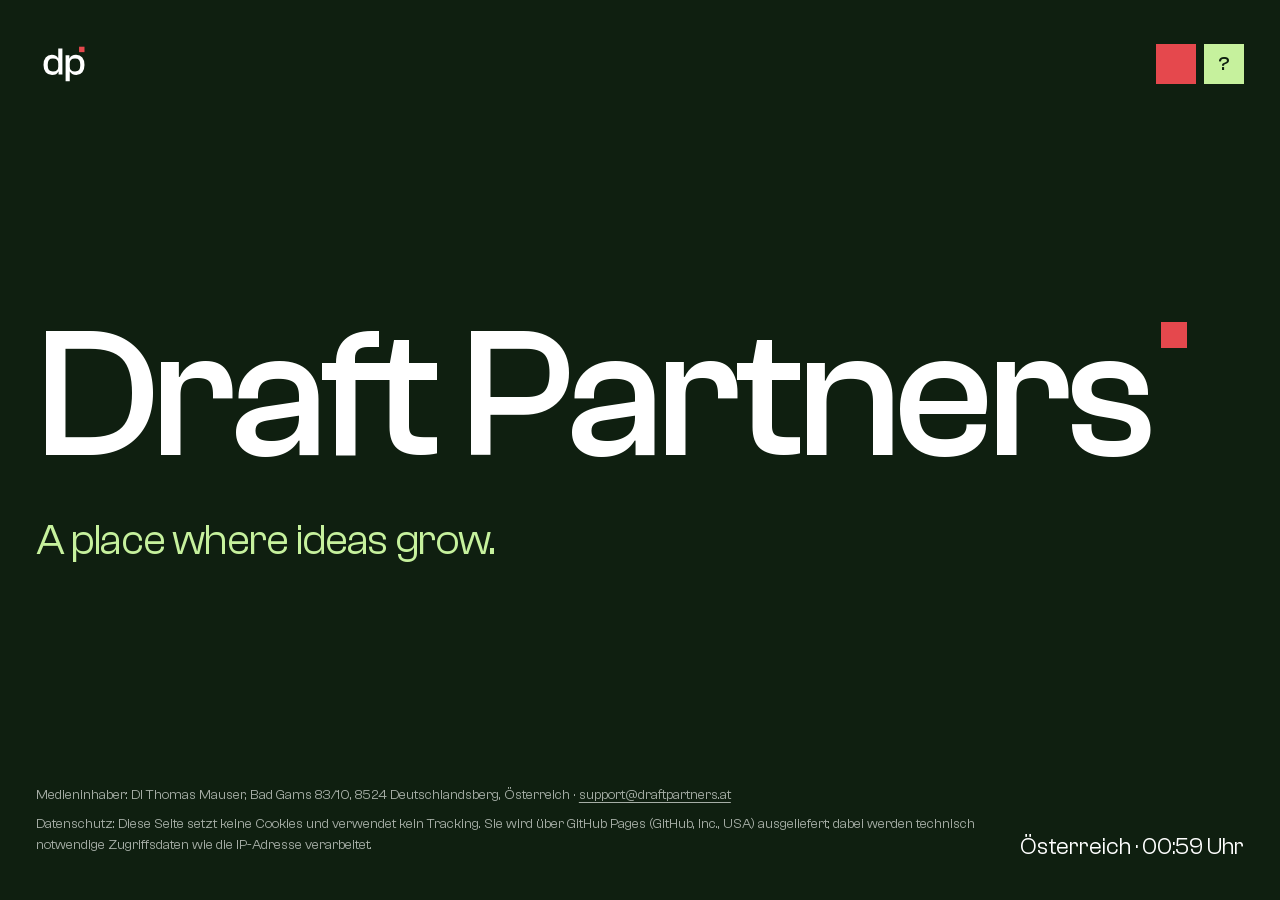
==== commit 13cf1c8c: "Landing: green button as 40px square with '?'" ====
--- a/index.html
+++ b/index.html
@@ -9,7 +9,7 @@
   <title>Draft Partners – A place where ideas grow</title>
   <meta name="description" content="Draft Partners – A place where ideas grow.">
   <link rel="preload" href="/assets/fonts/ClashGrotesk-500.woff2" as="font" type="font/woff2" crossorigin>
-  <link rel="stylesheet" href="/assets/landing.css?v=6">
+  <link rel="stylesheet" href="/assets/landing.css?v=7">
   <script>document.documentElement.classList.add('js')</script>
 </head>
 <body>
@@ -17,7 +17,7 @@
     <a href="/" aria-label="Draft Partners"><svg xmlns="http://www.w3.org/2000/svg" class="mark" width="56" height="56" viewBox="0 0 216 216" aria-hidden="true"><path transform="translate(24.00 148.78)" d="M37.80 1.50L37.80 1.50Q22.05 1.50 13.50-8.92Q4.95-19.35 4.95-37.35L4.95-37.35Q4.95-55.20 13.35-65.63Q21.750-76.05 36.90-76.05L36.90-76.05Q46.20-76.05 52.42-72.30Q58.65-68.55 61.35-63L61.35-63L61.80-63L61.80-100.50L77.85-100.50L77.85 0L63 0L63-12.30L62.40-12.30Q56.55 1.50 37.80 1.50ZM25.88-56.63Q21.15-51 21.15-37.35Q21.15-23.70 25.80-18Q30.45-12.30 41.40-12.30L41.40-12.30Q61.80-12.30 61.80-30.60L61.80-30.60L61.80-43.95Q61.80-62.25 41.40-62.25L41.40-62.25Q30.60-62.25 25.88-56.63Z M106.20-11.55L106.20 25.95L90.15 25.95L90.15-74.55L104.85-74.55L104.85-62.25L105.60-62.25Q111-76.05 130.50-76.05L130.50-76.05Q146.10-76.05 154.57-65.63Q163.05-55.20 163.05-37.20L163.05-37.20Q163.05-19.35 154.80-8.92Q146.55 1.50 131.55 1.50L131.55 1.50Q122.10 1.50 115.72-2.17Q109.35-5.85 106.65-11.55L106.65-11.55L106.20-11.55ZM106.20-43.95L106.20-30.60Q106.20-12.30 126.60-12.30L126.60-12.30Q137.40-12.30 142.13-18Q146.85-23.70 146.85-37.20L146.85-37.20Q146.85-50.85 142.20-56.55Q137.55-62.25 126.60-62.25L126.60-62.25Q106.20-62.25 106.20-43.95L106.20-43.95Z" fill="#ffffff"/><rect x="166.05" y="41.28" width="21" height="21" fill="#e5484d"/></svg></a>
     <div class="controls">
       <button class="font-reset" type="button" data-font-reset aria-label="Originalschrift" title="Originalschrift"></button>
-      <button class="font-switch" type="button" data-font-switch lang="en">Change your perspective</button>
+      <button class="font-switch" type="button" data-font-switch lang="en" aria-label="Change your perspective" title="Change your perspective">?</button>
     </div>
   </header>
   <main>
--- a/assets/landing.css
+++ b/assets/landing.css
@@ -96,9 +96,11 @@
 header .mark { display: block; }
 .font-switch {
   font: inherit;
-  font-size: 0.9375rem;
+  font-size: 1.25rem;
+  font-weight: 500;
+  width: 40px;
   height: 40px;
-  padding: 0 1rem;
+  padding: 0;
   background: var(--accent);
   color: var(--bg);
   border: 0;
